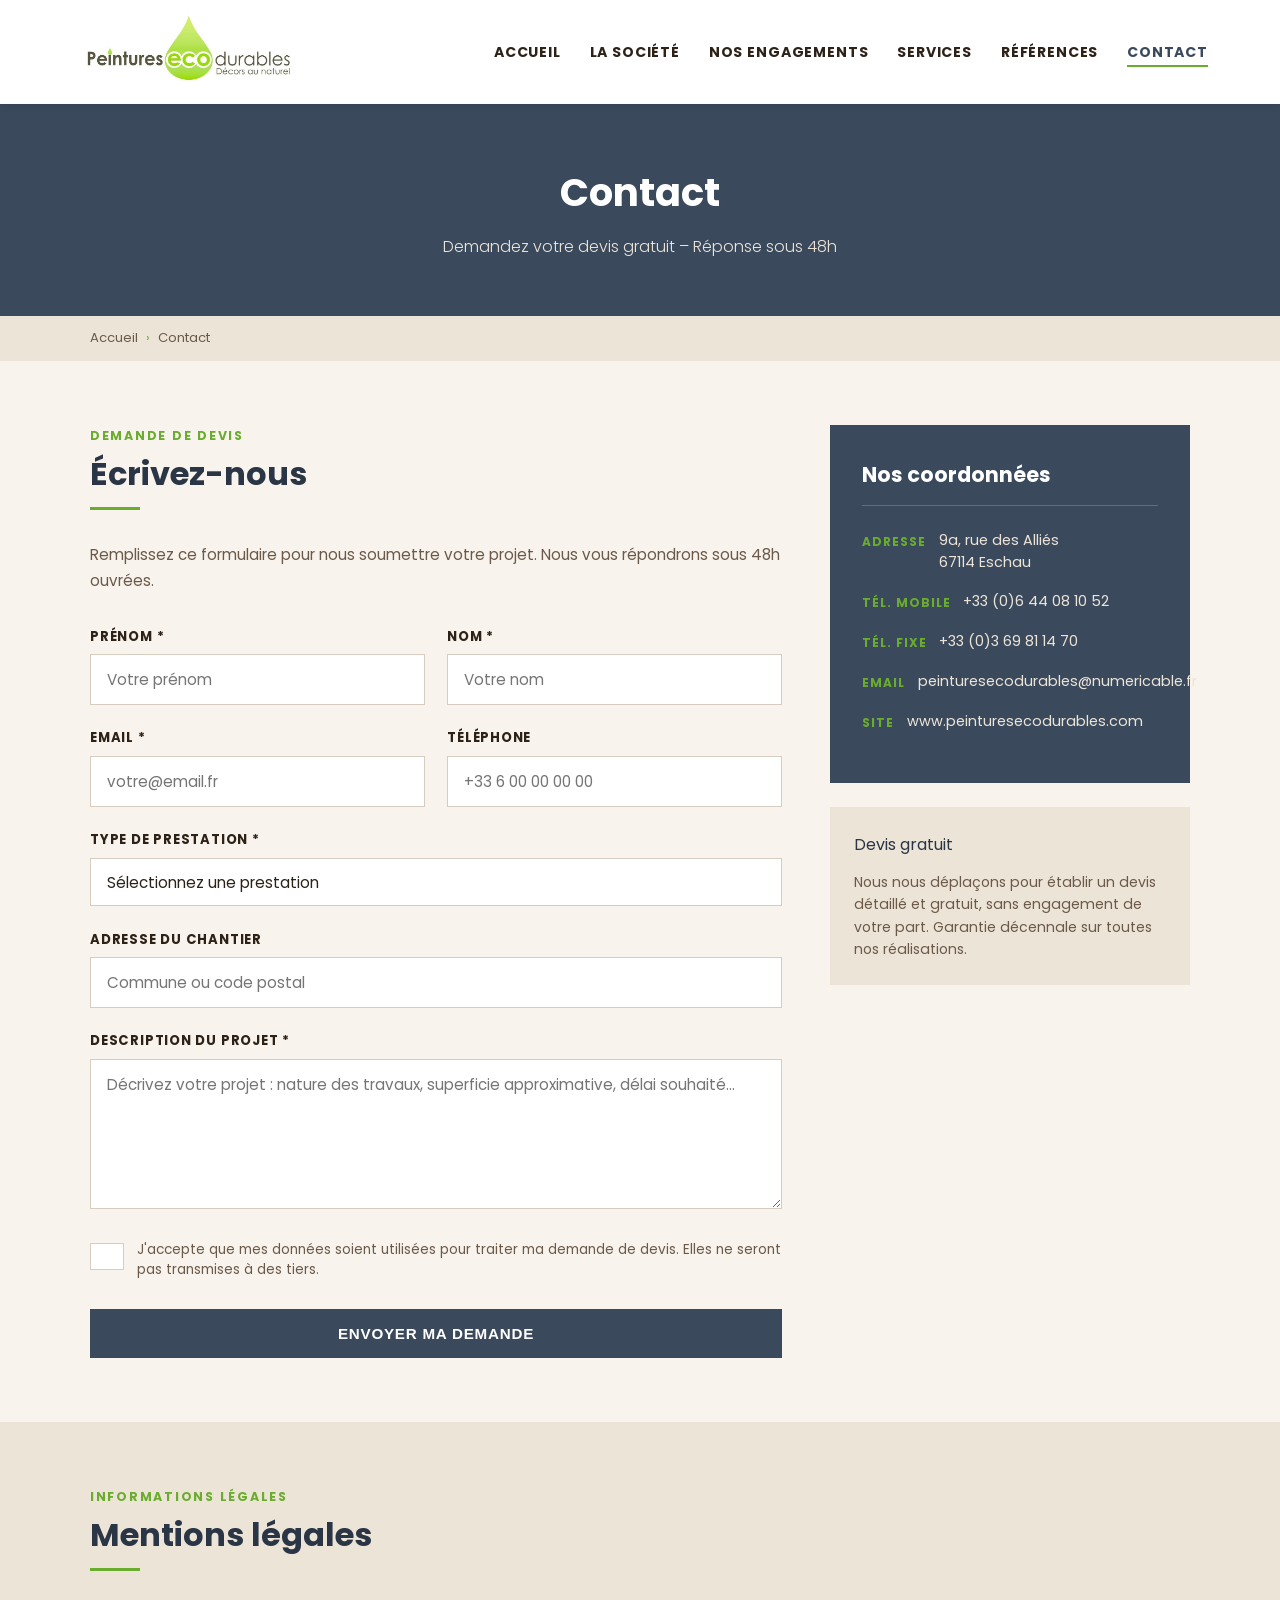
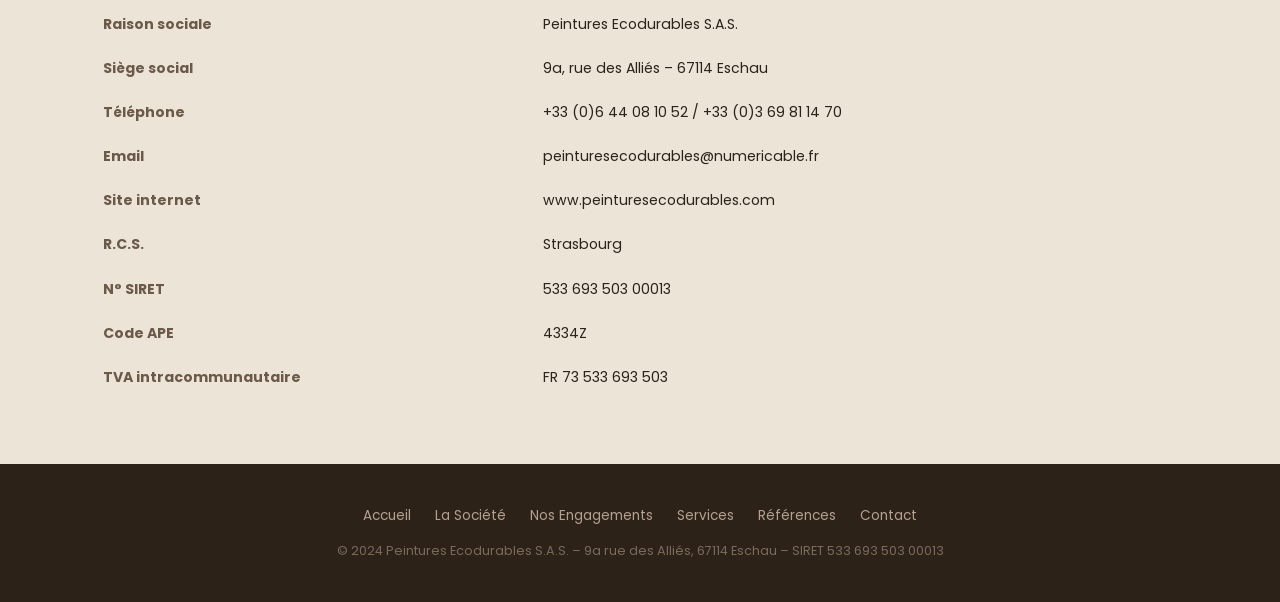
==== contact.html @ 3791a7f5 "update" ====
<!DOCTYPE html>
<html lang="fr">
<head>
  <meta charset="UTF-8" />
  <meta name="viewport" content="width=device-width, initial-scale=1.0" />
  <title>Contact – Peintures Ecodurables</title>
  <meta name="description" content="Contactez Peintures Ecodurables pour un devis gratuit. Artisan peintre à Eschau (67), spécialisé en techniques naturelles et restauration de monuments historiques." />
  <link rel="stylesheet" href="style.css" />
</head>
<body>

  <header>
    <div class="header-inner">
      <a class="logo" href="index.html">
        <img src="logo.jpg" alt="Peintures Ecodurables" />
      </a>
      <button class="menu-toggle" aria-label="Menu" onclick="toggleMenu()">
        <span></span><span></span><span></span>
      </button>
      <nav id="main-nav">
        <ul>
          <li><a href="index.html">Accueil</a></li>
          <li><a href="la-societe.html">La Société</a></li>
          <li><a href="nos-engagements.html">Nos Engagements</a></li>
          <li><a href="services.html">Services</a></li>
          <li><a href="references.html">Références</a></li>
          <li><a href="contact.html" class="active">Contact</a></li>
        </ul>
      </nav>
    </div>
  </header>

  <div class="page-header">
    <h1>Contact</h1>
    <p>Demandez votre devis gratuit – Réponse sous 48h</p>
  </div>

  <div class="breadcrumb">
    <div class="container">
      <a href="index.html">Accueil</a>
      <span class="sep">›</span>
      <span>Contact</span>
    </div>
  </div>

  <!-- FORMULAIRE + COORDONNÉES -->
  <section>
    <div class="container">
      <div class="contact-layout">

        <!-- FORMULAIRE -->
        <div>
          <p class="section-tag">Demande de devis</p>
          <h2 class="section-title">Écrivez-nous</h2>
          <div class="divider"></div>
          <p style="color: var(--color-text-light); margin-bottom: 2rem; font-size: 0.95rem;">
            Remplissez ce formulaire pour nous soumettre votre projet. Nous vous répondrons sous 48h ouvrées.
          </p>

          <!--
            FORMSPREE : Pour activer l'envoi de mails, créez un compte gratuit sur https://formspree.io
            puis remplacez "YOUR_FORM_ID" par l'identifiant de votre formulaire.
            L'email de réception est configuré dans votre dashboard Formspree.
          -->
          <form action="https://formspree.io/f/YOUR_FORM_ID" method="POST" id="contact-form">
            <input type="hidden" name="_replyto" value="arthureschlimann30@gmail.com" />
            <input type="hidden" name="_subject" value="Nouvelle demande de contact – Peintures Ecodurables" />
            <input type="text" name="_gotcha" style="display:none" tabindex="-1" autocomplete="off" />

            <div class="form-row">
              <div class="form-group">
                <label for="prenom">Prénom *</label>
                <input type="text" id="prenom" name="prenom" required placeholder="Votre prénom" />
              </div>
              <div class="form-group">
                <label for="nom">Nom *</label>
                <input type="text" id="nom" name="nom" required placeholder="Votre nom" />
              </div>
            </div>

            <div class="form-row">
              <div class="form-group">
                <label for="email">Email *</label>
                <input type="email" id="email" name="email" required placeholder="votre@email.fr" />
              </div>
              <div class="form-group">
                <label for="telephone">Téléphone</label>
                <input type="tel" id="telephone" name="telephone" placeholder="+33 6 00 00 00 00" />
              </div>
            </div>

            <div class="form-group">
              <label for="sujet">Type de prestation *</label>
              <select id="sujet" name="sujet" required>
                <option value="" disabled selected>Sélectionnez une prestation</option>
                <option value="interieur">Peinture intérieure</option>
                <option value="decoration">Décoration (tadelakt, stucs, dorures…)</option>
                <option value="exterieur">Travaux extérieurs / Ravalement</option>
                <option value="restauration">Restauration de monument historique</option>
                <option value="autre">Autre / Non défini</option>
              </select>
            </div>

            <div class="form-group">
              <label for="adresse">Adresse du chantier</label>
              <input type="text" id="adresse" name="adresse" placeholder="Commune ou code postal" />
            </div>

            <div class="form-group">
              <label for="message">Description du projet *</label>
              <textarea id="message" name="message" required placeholder="Décrivez votre projet : nature des travaux, superficie approximative, délai souhaité…"></textarea>
            </div>

            <div class="form-group" style="display: flex; align-items: flex-start; gap: 0.8rem;">
              <input type="checkbox" id="rgpd" name="rgpd" required style="width: auto; margin-top: 3px;" />
              <label for="rgpd" style="text-transform: none; letter-spacing: 0; font-weight: 400; font-size: 0.85rem; color: var(--color-text-light); line-height: 1.5;">
                J'accepte que mes données soient utilisées pour traiter ma demande de devis.
                Elles ne seront pas transmises à des tiers.
              </label>
            </div>

            <button type="submit" class="btn btn-primary" style="width: 100%; padding: 1rem; font-size: 0.95rem;">
              Envoyer ma demande
            </button>

            <div id="form-success" style="display:none; margin-top: 1rem; padding: 1rem; background-color: #e8f5e9; border-left: 4px solid var(--color-primary); color: var(--color-primary-dark); font-size: 0.95rem;">
              ✓ Votre message a bien été envoyé. Nous vous répondrons sous 48h.
            </div>
          </form>
        </div>

        <!-- COORDONNÉES -->
        <div>
          <div class="contact-info-box">
            <h3>Nos coordonnées</h3>

            <div class="info-item">
              <span class="info-label">Adresse</span>
              <span class="info-value">9a, rue des Alliés<br />67114 Eschau</span>
            </div>

            <div class="info-item">
              <span class="info-label">Tél. mobile</span>
              <span class="info-value"><a href="tel:+33644081052">+33 (0)6 44 08 10 52</a></span>
            </div>

            <div class="info-item">
              <span class="info-label">Tél. fixe</span>
              <span class="info-value"><a href="tel:+33369811470">+33 (0)3 69 81 14 70</a></span>
            </div>

            <div class="info-item">
              <span class="info-label">Email</span>
              <span class="info-value"><a href="mailto:peinturesecodurables@numericable.fr">peinturesecodurables@numericable.fr</a></span>
            </div>

            <div class="info-item">
              <span class="info-label">Site</span>
              <span class="info-value"><a href="http://www.peinturesecodurables.com" target="_blank" rel="noopener">www.peinturesecodurables.com</a></span>
            </div>
          </div>

          <div style="margin-top: 1.5rem; background-color: var(--color-bg-dark); padding: 1.5rem;">
            <p style="font-family: var(--font-heading); font-size: 1rem; color: var(--color-primary-dark); margin-bottom: 0.8rem;">
              Devis gratuit
            </p>
            <p style="font-size: 0.88rem; color: var(--color-text-light); line-height: 1.6;">
              Nous nous déplaçons pour établir un devis détaillé et gratuit,
              sans engagement de votre part. Garantie décennale sur toutes nos réalisations.
            </p>
          </div>
        </div>

      </div>
    </div>
  </section>

  <!-- MENTIONS LÉGALES -->
  <section class="bg-alt" id="mentions-legales">
    <div class="container">
      <p class="section-tag">Informations légales</p>
      <h2 class="section-title">Mentions légales</h2>
      <div class="divider"></div>
      <table class="legal-table">
        <tr>
          <td>Raison sociale</td>
          <td>Peintures Ecodurables S.A.S.</td>
        </tr>
        <tr>
          <td>Siège social</td>
          <td>9a, rue des Alliés – 67114 Eschau</td>
        </tr>
        <tr>
          <td>Téléphone</td>
          <td>+33 (0)6 44 08 10 52 / +33 (0)3 69 81 14 70</td>
        </tr>
        <tr>
          <td>Email</td>
          <td>peinturesecodurables@numericable.fr</td>
        </tr>
        <tr>
          <td>Site internet</td>
          <td>www.peinturesecodurables.com</td>
        </tr>
        <tr>
          <td>R.C.S.</td>
          <td>Strasbourg</td>
        </tr>
        <tr>
          <td>N° SIRET</td>
          <td>533 693 503 00013</td>
        </tr>
        <tr>
          <td>Code APE</td>
          <td>4334Z</td>
        </tr>
        <tr>
          <td>TVA intracommunautaire</td>
          <td>FR 73 533 693 503</td>
        </tr>
      </table>
    </div>
  </section>

  <footer>
    <div class="footer-inner">
      <div class="footer-links">
        <a href="index.html">Accueil</a>
        <a href="la-societe.html">La Société</a>
        <a href="nos-engagements.html">Nos Engagements</a>
        <a href="services.html">Services</a>
        <a href="references.html">Références</a>
        <a href="contact.html">Contact</a>
      </div>
      <p class="footer-copy">© 2024 Peintures Ecodurables S.A.S. – 9a rue des Alliés, 67114 Eschau – SIRET 533 693 503 00013</p>
    </div>
  </footer>

  <script>
    function toggleMenu() {
      document.getElementById('main-nav').classList.toggle('open');
    }
  </script>
</body>
</html>
---- style.css ----
@import url('https://fonts.googleapis.com/css2?family=Poppins:wght@300;400;500;600;700&display=swap');

:root {
  --color-primary: #3a4a5c;
  --color-primary-dark: #2a3545;
  --color-accent-bg: #3a4a5c;
  --color-secondary: #6aad2e;
  --color-bg: #f8f3ec;
  --color-bg-dark: #ede4d8;
  --color-text: #2c2218;
  --color-text-light: #6b5a4a;
  --color-white: #ffffff;
  --font-heading: 'Poppins', sans-serif;
  --font-body: 'Poppins', sans-serif;
}

* { margin: 0; padding: 0; box-sizing: border-box; }

body {
  font-family: var(--font-body);
  background-color: var(--color-bg);
  color: var(--color-text);
  line-height: 1.7;
}

/* ── HEADER ── */
header {
  background-color: var(--color-white);
  box-shadow: 0 2px 8px rgba(0,0,0,0.1);
  position: sticky;
  top: 0;
  z-index: 100;
}

.header-inner {
  max-width: 1200px;
  margin: 0 auto;
  padding: 0.8rem 2rem;
  display: flex;
  align-items: center;
  justify-content: space-between;
}

.logo img { height: 70px; width: auto; }

nav ul { list-style: none; display: flex; gap: 1.8rem; }

nav a {
  text-decoration: none;
  color: var(--color-text);
  font-size: 0.88rem;
  letter-spacing: 0.06em;
  text-transform: uppercase;
  font-weight: 700;
  transition: color 0.3s;
  padding-bottom: 3px;
}

nav a:hover { color: var(--color-secondary); }
nav a.active {
  color: var(--color-primary);
  border-bottom: 2px solid var(--color-secondary);
}

/* Hamburger */
.menu-toggle {
  display: none;
  flex-direction: column;
  gap: 5px;
  cursor: pointer;
  background: none;
  border: none;
  padding: 4px;
}

.menu-toggle span {
  display: block;
  width: 26px;
  height: 2px;
  background-color: var(--color-text);
  transition: all 0.3s;
}

/* ── HERO ── */
.hero {
  background-color: var(--color-accent-bg);
  color: var(--color-white);
  padding: 5rem 2rem;
  text-align: center;
}

.hero-badge {
  display: inline-block;
  background-color: var(--color-secondary);
  color: var(--color-white);
  font-size: 0.78rem;
  letter-spacing: 0.12em;
  text-transform: uppercase;
  padding: 0.4rem 1.2rem;
  margin-bottom: 1.5rem;
}

.hero h1 {
  font-family: var(--font-heading);
  font-size: 3rem;
  color: var(--color-white);
  margin-bottom: 1rem;
  line-height: 1.2;
}

.hero p {
  font-size: 1.1rem;
  color: var(--color-bg-dark);
  max-width: 580px;
  margin: 0 auto 2rem;
  font-weight: 300;
}

.hero-buttons { display: flex; gap: 1rem; justify-content: center; flex-wrap: wrap; }

/* ── BUTTONS ── */
.btn {
  display: inline-block;
  padding: 0.85rem 2rem;
  background-color: var(--color-secondary);
  color: var(--color-white);
  text-decoration: none;
  font-weight: 700;
  letter-spacing: 0.05em;
  text-transform: uppercase;
  font-size: 0.85rem;
  transition: background-color 0.3s, transform 0.2s;
  border: none;
  cursor: pointer;
}

.btn:hover { background-color: #559924; transform: translateY(-1px); }

.btn-outline {
  background-color: transparent;
  border: 2px solid var(--color-white);
  color: var(--color-white);
}

.btn-outline:hover {
  background-color: var(--color-white);
  color: var(--color-primary-dark);
}

.btn-primary {
  background-color: var(--color-primary);
}
.btn-primary:hover { background-color: var(--color-primary-dark); }

/* ── LAYOUT ── */
section { padding: 4rem 2rem; }

.container { max-width: 1100px; margin: 0 auto; }

.section-tag {
  color: var(--color-secondary);
  font-size: 0.78rem;
  text-transform: uppercase;
  letter-spacing: 0.14em;
  font-weight: 700;
  margin-bottom: 0.5rem;
}

.section-title {
  font-family: var(--font-heading);
  font-size: 2rem;
  color: var(--color-primary-dark);
  margin-bottom: 0.6rem;
  line-height: 1.25;
}

.divider {
  width: 50px;
  height: 3px;
  background-color: var(--color-secondary);
  margin: 0.8rem 0 2rem;
}

.divider.center { margin: 0.8rem auto 2rem; }

.bg-alt { background-color: var(--color-bg-dark); }

/* ── CARDS ── */
.cards {
  display: grid;
  grid-template-columns: repeat(auto-fit, minmax(280px, 1fr));
  gap: 1.5rem;
}

.card {
  background-color: var(--color-white);
  padding: 2rem;
  border-top: 4px solid var(--color-secondary);
  box-shadow: 0 2px 12px rgba(0,0,0,0.06);
  transition: transform 0.2s, box-shadow 0.2s;
}

.card:hover { transform: translateY(-3px); box-shadow: 0 6px 20px rgba(0,0,0,0.1); }

.card-icon {
  font-size: 2rem;
  margin-bottom: 1rem;
  text-align: center;
}

.card h3 {
  font-family: var(--font-heading);
  font-size: 1.35rem;
  color: var(--color-primary-dark);
  margin-bottom: 0.8rem;
  text-align: center;
}

.card p { color: var(--color-text-light); font-size: 0.95rem; }

.card a.card-link {
  display: inline-block;
  margin-top: 1rem;
  color: var(--color-primary);
  font-weight: 700;
  font-size: 0.85rem;
  text-decoration: none;
  letter-spacing: 0.05em;
  text-transform: uppercase;
}

.card a.card-link:hover { color: var(--color-secondary); }

/* ── STYLED LIST ── */
.styled-list { list-style: none; padding: 0; }

.styled-list li {
  padding: 0.55rem 0 0.55rem 1.6rem;
  position: relative;
  color: var(--color-text-light);
  border-bottom: 1px solid var(--color-bg-dark);
  font-size: 0.95rem;
}

.styled-list li:last-child { border-bottom: none; }

.styled-list li::before {
  content: '◆';
  color: var(--color-secondary);
  position: absolute;
  left: 0;
  font-size: 0.55rem;
  top: 0.95rem;
}

/* ── ENGAGEMENTS ── */
.engagements-grid {
  display: grid;
  grid-template-columns: repeat(auto-fit, minmax(300px, 1fr));
  gap: 1.2rem;
}

.engagement-item {
  background-color: var(--color-white);
  padding: 1.5rem 1.5rem 1.5rem 2rem;
  border-left: 4px solid var(--color-primary);
  box-shadow: 0 2px 8px rgba(0,0,0,0.05);
}

.engagement-item p { color: var(--color-text-light); font-size: 0.95rem; }

/* ── SERVICES ── */
.service-section {
  padding: 3rem 0;
  border-bottom: 1px solid var(--color-bg-dark);
}

.service-section:last-child { border-bottom: none; }

.service-layout {
  display: grid;
  grid-template-columns: 1fr 1fr;
  gap: 3rem;
  align-items: start;
}

.service-layout.reverse { direction: rtl; }
.service-layout.reverse > * { direction: ltr; }

.service-section h2 {
  font-family: var(--font-heading);
  font-size: 1.8rem;
  color: var(--color-primary-dark);
  margin-bottom: 0.5rem;
}

.photo-placeholder {
  background-color: var(--color-bg-dark);
  border: 2px dashed #b5a090;
  height: 220px;
  display: flex;
  flex-direction: column;
  align-items: center;
  justify-content: center;
  color: var(--color-text-light);
  font-size: 0.85rem;
  gap: 0.5rem;
}

.photo-placeholder span { font-size: 2rem; opacity: 0.5; }

/* ── REFERENCES ── */
.cert-container {
  text-align: center;
  padding: 2.5rem;
  background-color: var(--color-white);
  box-shadow: 0 4px 24px rgba(0,0,0,0.1);
  max-width: 740px;
  margin: 0 auto;
}

.cert-container img { max-width: 100%; height: auto; }

.cert-caption {
  margin-top: 1.2rem;
  font-size: 0.9rem;
  color: var(--color-text-light);
  font-style: italic;
}

/* ── CONTACT ── */
.contact-layout {
  display: grid;
  grid-template-columns: 1fr 360px;
  gap: 3rem;
  align-items: start;
}

.form-group { margin-bottom: 1.4rem; }

label {
  display: block;
  font-weight: 700;
  margin-bottom: 0.4rem;
  color: var(--color-text);
  font-size: 0.82rem;
  text-transform: uppercase;
  letter-spacing: 0.06em;
}

input, textarea, select {
  width: 100%;
  padding: 0.8rem 1rem;
  border: 1px solid #d6ccc0;
  background-color: var(--color-white);
  font-family: var(--font-body);
  font-size: 0.95rem;
  color: var(--color-text);
  transition: border-color 0.3s;
  border-radius: 0;
  appearance: none;
}

input:focus, textarea:focus, select:focus {
  outline: none;
  border-color: var(--color-primary);
}

textarea { min-height: 150px; resize: vertical; }

.form-row {
  display: grid;
  grid-template-columns: 1fr 1fr;
  gap: 1.4rem;
}

.contact-info-box {
  background-color: var(--color-accent-bg);
  color: var(--color-white);
  padding: 2rem;
}

.contact-info-box h3 {
  font-family: var(--font-heading);
  font-size: 1.3rem;
  color: var(--color-white);
  margin-bottom: 1.5rem;
  padding-bottom: 0.8rem;
  border-bottom: 1px solid rgba(255,255,255,0.2);
}

.contact-info-box .info-item {
  display: flex;
  gap: 0.8rem;
  margin-bottom: 1.1rem;
  align-items: flex-start;
}

.contact-info-box .info-label {
  font-size: 0.75rem;
  text-transform: uppercase;
  letter-spacing: 0.08em;
  color: var(--color-secondary);
  font-weight: 700;
  white-space: nowrap;
  padding-top: 2px;
}

.contact-info-box .info-value {
  font-size: 0.9rem;
  color: var(--color-bg-dark);
  line-height: 1.5;
}

.contact-info-box a { color: var(--color-bg-dark); text-decoration: none; }
.contact-info-box a:hover { color: var(--color-secondary); }

/* Legal */
.legal-table { width: 100%; border-collapse: collapse; }

.legal-table td {
  padding: 0.6rem 0.8rem;
  border-bottom: 1px solid var(--color-bg-dark);
  font-size: 0.88rem;
  vertical-align: top;
}

.legal-table td:first-child {
  font-weight: 700;
  color: var(--color-text-light);
  width: 40%;
  white-space: nowrap;
}

/* ── PAGE HEADER ── */
.page-header {
  background-color: var(--color-accent-bg);
  color: var(--color-white);
  padding: 3.5rem 2rem;
  text-align: center;
}

.page-header h1 {
  font-family: var(--font-heading);
  font-size: 2.4rem;
  color: var(--color-white);
}

.page-header p {
  color: var(--color-bg-dark);
  margin-top: 0.5rem;
  font-size: 1rem;
  font-weight: 300;
}

/* ── BREADCRUMB ── */
.breadcrumb {
  background-color: var(--color-bg-dark);
  padding: 0.7rem 2rem;
  font-size: 0.82rem;
  color: var(--color-text-light);
}

.breadcrumb .container { display: flex; gap: 0.5rem; align-items: center; }
.breadcrumb a { color: var(--color-text-light); text-decoration: none; }
.breadcrumb a:hover { color: var(--color-primary); }
.breadcrumb .sep { color: var(--color-secondary); }

/* ── FOOTER ── */
footer {
  background-color: var(--color-text);
  color: #b5a090;
  padding: 2.5rem 2rem;
  font-size: 0.85rem;
}

.footer-inner {
  max-width: 1100px;
  margin: 0 auto;
  display: flex;
  flex-direction: column;
  align-items: center;
  gap: 0.8rem;
  text-align: center;
}

.footer-links { display: flex; gap: 1.5rem; flex-wrap: wrap; justify-content: center; }
.footer-links a { color: #b5a090; text-decoration: none; }
.footer-links a:hover { color: var(--color-secondary); }

.footer-copy { color: #7a6a5a; font-size: 0.8rem; }

/* ── RESPONSIVE ── */
@media (max-width: 900px) {
  .service-layout { grid-template-columns: 1fr; }
  .service-layout.reverse { direction: ltr; }
  .contact-layout { grid-template-columns: 1fr; }
}

@media (max-width: 768px) {
  .menu-toggle { display: flex; }

  nav {
    display: none;
    position: absolute;
    top: 100%;
    left: 0;
    right: 0;
    background-color: var(--color-white);
    box-shadow: 0 4px 12px rgba(0,0,0,0.1);
    padding: 1rem 0;
  }

  nav.open { display: block; }

  nav ul {
    flex-direction: column;
    gap: 0;
    padding: 0 2rem;
  }

  nav ul li a {
    display: block;
    padding: 0.8rem 0;
    border-bottom: 1px solid var(--color-bg-dark);
  }

  .hero h1 { font-size: 2.1rem; }

  .form-row { grid-template-columns: 1fr; }

  .header-inner { position: relative; }
}
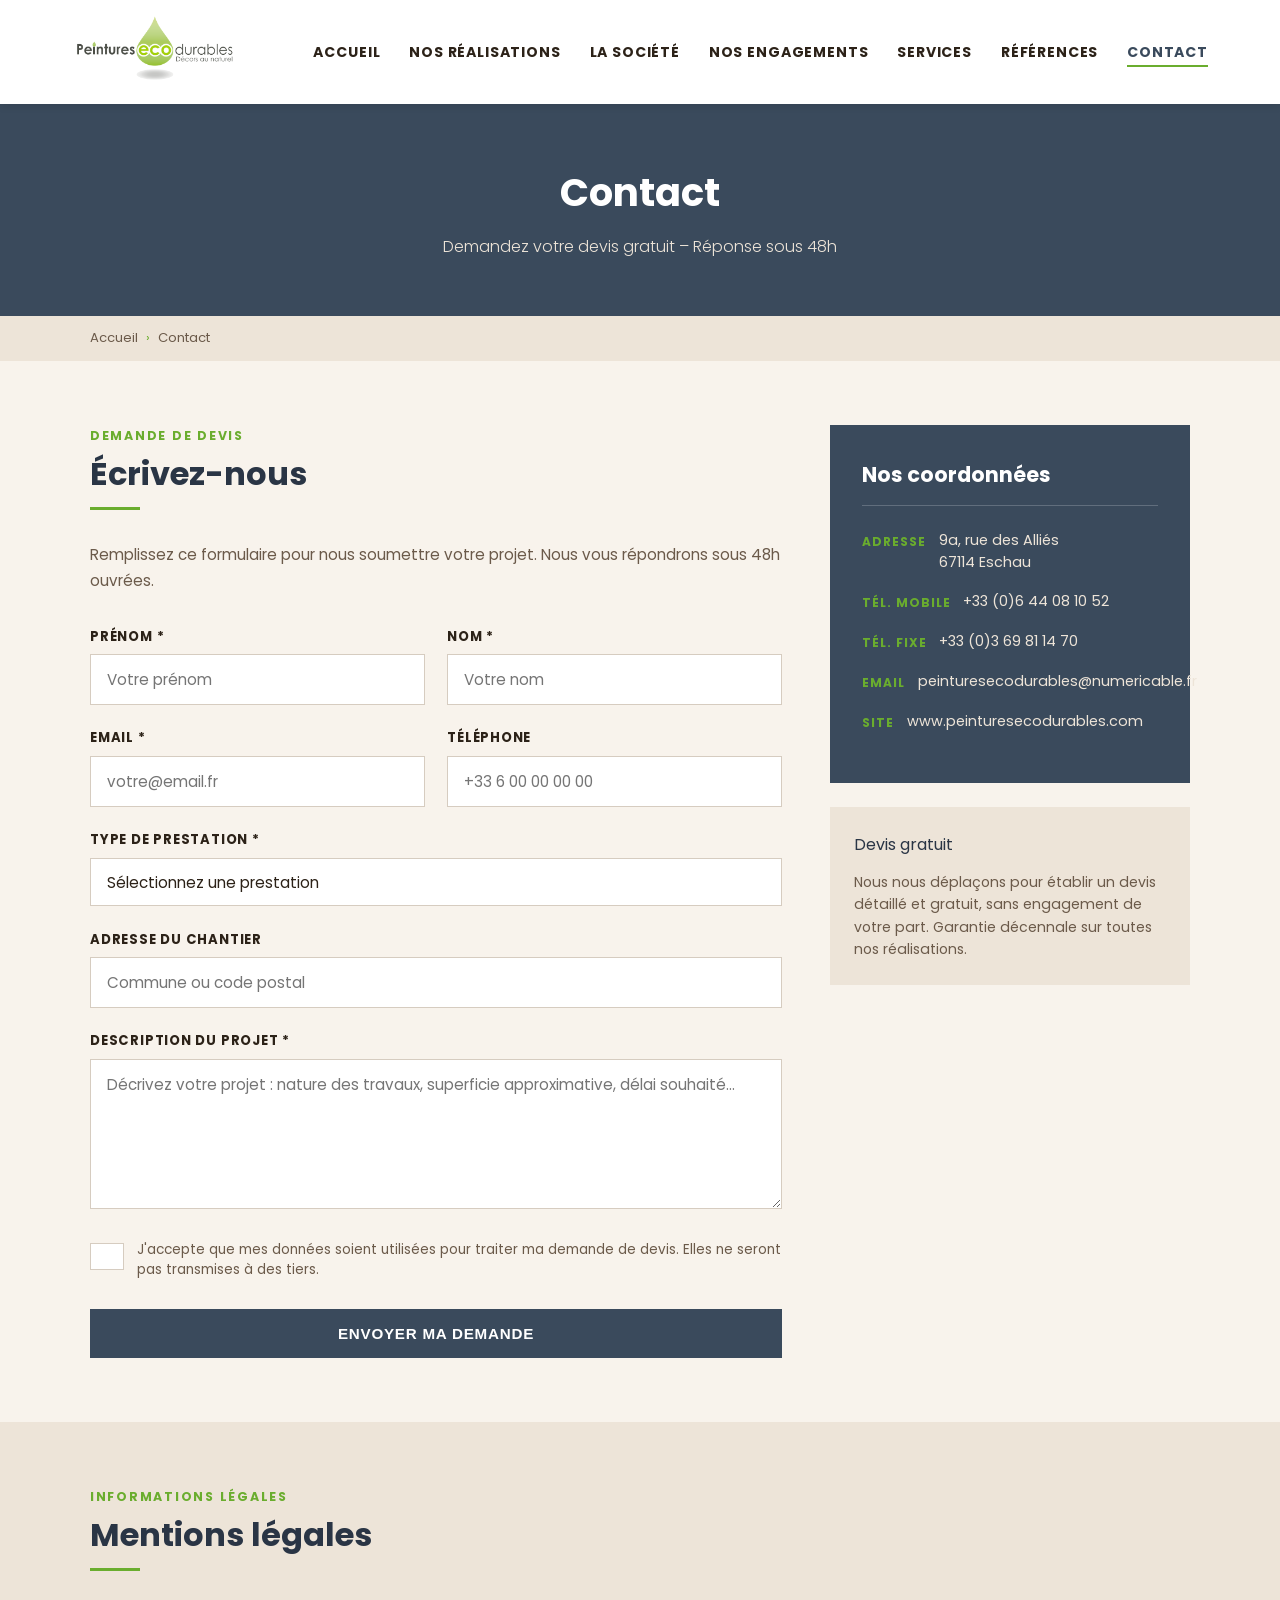
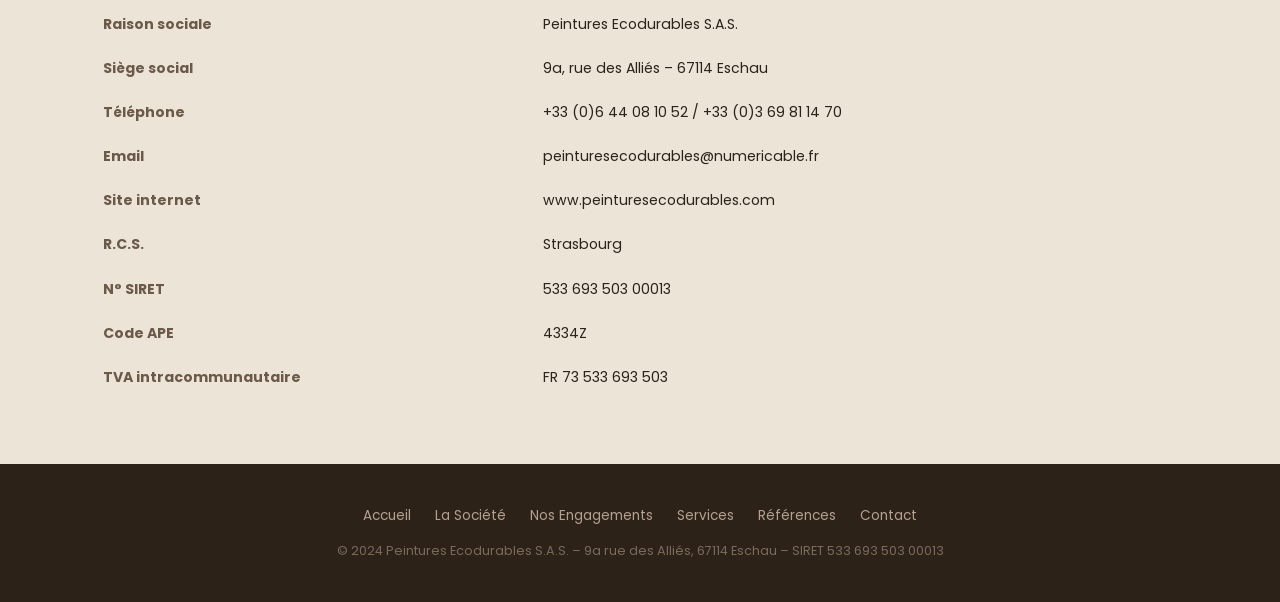
==== commit 6cf5bf80: "update" ====
--- a/contact.html
+++ b/contact.html
@@ -12,7 +12,7 @@
   <header>
     <div class="header-inner">
       <a class="logo" href="index.html">
-        <img src="logo.jpg" alt="Peintures Ecodurables" />
+        <img src="images/1.%20Accueil/1_Logo%20PED.png" alt="Peintures Ecodurables" />
       </a>
       <button class="menu-toggle" aria-label="Menu" onclick="toggleMenu()">
         <span></span><span></span><span></span>
@@ -20,6 +20,7 @@
       <nav id="main-nav">
         <ul>
           <li><a href="index.html">Accueil</a></li>
+          <li><a href="realisations.html">Nos Réalisations</a></li>
           <li><a href="la-societe.html">La Société</a></li>
           <li><a href="nos-engagements.html">Nos Engagements</a></li>
           <li><a href="services.html">Services</a></li>
--- a/style.css
+++ b/style.css
@@ -531,3 +531,241 @@
 
   .header-inner { position: relative; }
 }
+
+/* ── FILTER BAR ── */
+.filter-bar {
+  display: flex;
+  flex-wrap: wrap;
+  gap: 0.6rem;
+  margin-bottom: 0.5rem;
+}
+
+.filter-btn {
+  padding: 0.5rem 1.1rem;
+  font-family: var(--font-body);
+  font-size: 0.82rem;
+  font-weight: 600;
+  letter-spacing: 0.04em;
+  text-transform: uppercase;
+  border: 2px solid var(--color-bg-dark);
+  background: var(--color-white);
+  color: var(--color-text-light);
+  cursor: pointer;
+  transition: all 0.2s;
+}
+
+.filter-btn:hover {
+  border-color: var(--color-primary);
+  color: var(--color-primary);
+}
+
+.filter-btn.active {
+  background: var(--color-primary);
+  border-color: var(--color-primary);
+  color: var(--color-white);
+}
+
+/* ── PARTNER LOGOS ── */
+.partners-strip {
+  display: flex;
+  flex-wrap: wrap;
+  gap: 2rem;
+  justify-content: center;
+  align-items: center;
+  margin-top: 2.5rem;
+}
+
+.partner-logo {
+  height: 60px;
+  width: auto;
+  max-width: 130px;
+  object-fit: contain;
+  filter: grayscale(100%) opacity(0.55);
+  transition: filter 0.3s;
+}
+
+.partner-logo:hover {
+  filter: grayscale(0%) opacity(1);
+}
+
+/* ── BEFORE / AFTER ── */
+.before-after {
+  display: grid;
+  grid-template-columns: 1fr 1fr;
+  gap: 0.6rem;
+}
+
+.before-after__item { position: relative; overflow: hidden; }
+
+.before-after__item img {
+  width: 100%;
+  height: 220px;
+  object-fit: cover;
+  display: block;
+  cursor: pointer;
+  transition: transform 0.4s;
+}
+
+.before-after__item:hover img { transform: scale(1.04); }
+
+.before-after__label {
+  position: absolute;
+  bottom: 0.6rem;
+  left: 0.6rem;
+  background: rgba(0,0,0,0.55);
+  color: #fff;
+  font-size: 0.72rem;
+  font-weight: 700;
+  letter-spacing: 0.1em;
+  text-transform: uppercase;
+  padding: 0.25rem 0.6rem;
+}
+
+/* ── GALLERY GRID ── */
+.gallery-category { margin-bottom: 3.5rem; }
+
+.gallery-category h3 {
+  font-family: var(--font-heading);
+  font-size: 1.3rem;
+  color: var(--color-primary-dark);
+  margin-bottom: 0.4rem;
+  padding-bottom: 0.6rem;
+  border-bottom: 2px solid var(--color-secondary);
+  display: inline-block;
+}
+
+.gallery-category .cat-sub {
+  font-size: 0.82rem;
+  color: var(--color-text-light);
+  margin-bottom: 1.2rem;
+}
+
+.gallery-project { margin-bottom: 2rem; }
+
+.gallery-project h4 {
+  font-size: 0.85rem;
+  font-weight: 600;
+  color: var(--color-text-light);
+  text-transform: uppercase;
+  letter-spacing: 0.08em;
+  margin-bottom: 0.8rem;
+}
+
+.gallery-grid {
+  display: grid;
+  grid-template-columns: repeat(auto-fill, minmax(200px, 240px));
+  gap: 0.6rem;
+  justify-content: start;
+}
+
+.gallery-grid .img-wrap {
+  position: relative;
+  overflow: hidden;
+  background: var(--color-bg-dark);
+}
+
+.gallery-grid .img-wrap img {
+  width: 100%;
+  height: 170px;
+  object-fit: cover;
+  display: block;
+  cursor: pointer;
+  transition: transform 0.3s, opacity 0.3s;
+}
+
+.gallery-grid .img-wrap img:hover { transform: scale(1.04); opacity: 0.9; }
+
+.gallery-grid .img-label {
+  position: absolute;
+  bottom: 0; left: 0; right: 0;
+  background: rgba(42, 53, 69, 0.72);
+  color: #fff;
+  font-size: 0.68rem;
+  font-weight: 600;
+  letter-spacing: 0.07em;
+  text-transform: uppercase;
+  padding: 0.22rem 0.5rem;
+  pointer-events: none;
+}
+
+/* fallback: plain img inside grid (no wrap) */
+.gallery-grid > img {
+  width: 100%;
+  height: 170px;
+  object-fit: cover;
+  display: block;
+  cursor: pointer;
+  transition: transform 0.3s, opacity 0.3s;
+}
+.gallery-grid > img:hover { transform: scale(1.04); opacity: 0.9; }
+
+/* ── LIGHTBOX ── */
+.lightbox {
+  display: none;
+  position: fixed;
+  inset: 0;
+  background: rgba(0,0,0,0.92);
+  z-index: 9999;
+  justify-content: center;
+  align-items: center;
+  padding: 1rem;
+}
+
+.lightbox.open { display: flex; }
+
+.lightbox__img {
+  max-width: 90vw;
+  max-height: 88vh;
+  object-fit: contain;
+  box-shadow: 0 8px 40px rgba(0,0,0,0.5);
+}
+
+.lightbox__close {
+  position: absolute;
+  top: 1rem;
+  right: 1.5rem;
+  color: #fff;
+  font-size: 2rem;
+  cursor: pointer;
+  background: none;
+  border: none;
+  line-height: 1;
+  opacity: 0.7;
+  transition: opacity 0.2s;
+}
+
+.lightbox__close:hover { opacity: 1; }
+
+.lightbox__nav {
+  position: absolute;
+  top: 50%;
+  transform: translateY(-50%);
+  color: #fff;
+  font-size: 2.5rem;
+  cursor: pointer;
+  background: none;
+  border: none;
+  opacity: 0.6;
+  transition: opacity 0.2s;
+  padding: 0 1rem;
+}
+
+.lightbox__nav:hover { opacity: 1; }
+.lightbox__prev { left: 0.5rem; }
+.lightbox__next { right: 0.5rem; }
+
+.lightbox__caption {
+  position: absolute;
+  bottom: 1rem;
+  left: 50%;
+  transform: translateX(-50%);
+  color: rgba(255,255,255,0.7);
+  font-size: 0.85rem;
+  text-align: center;
+}
+
+@media (max-width: 600px) {
+  .before-after { grid-template-columns: 1fr; }
+  .partners-strip { gap: 1.2rem; }
+  .partner-logo { height: 44px; }
+}
